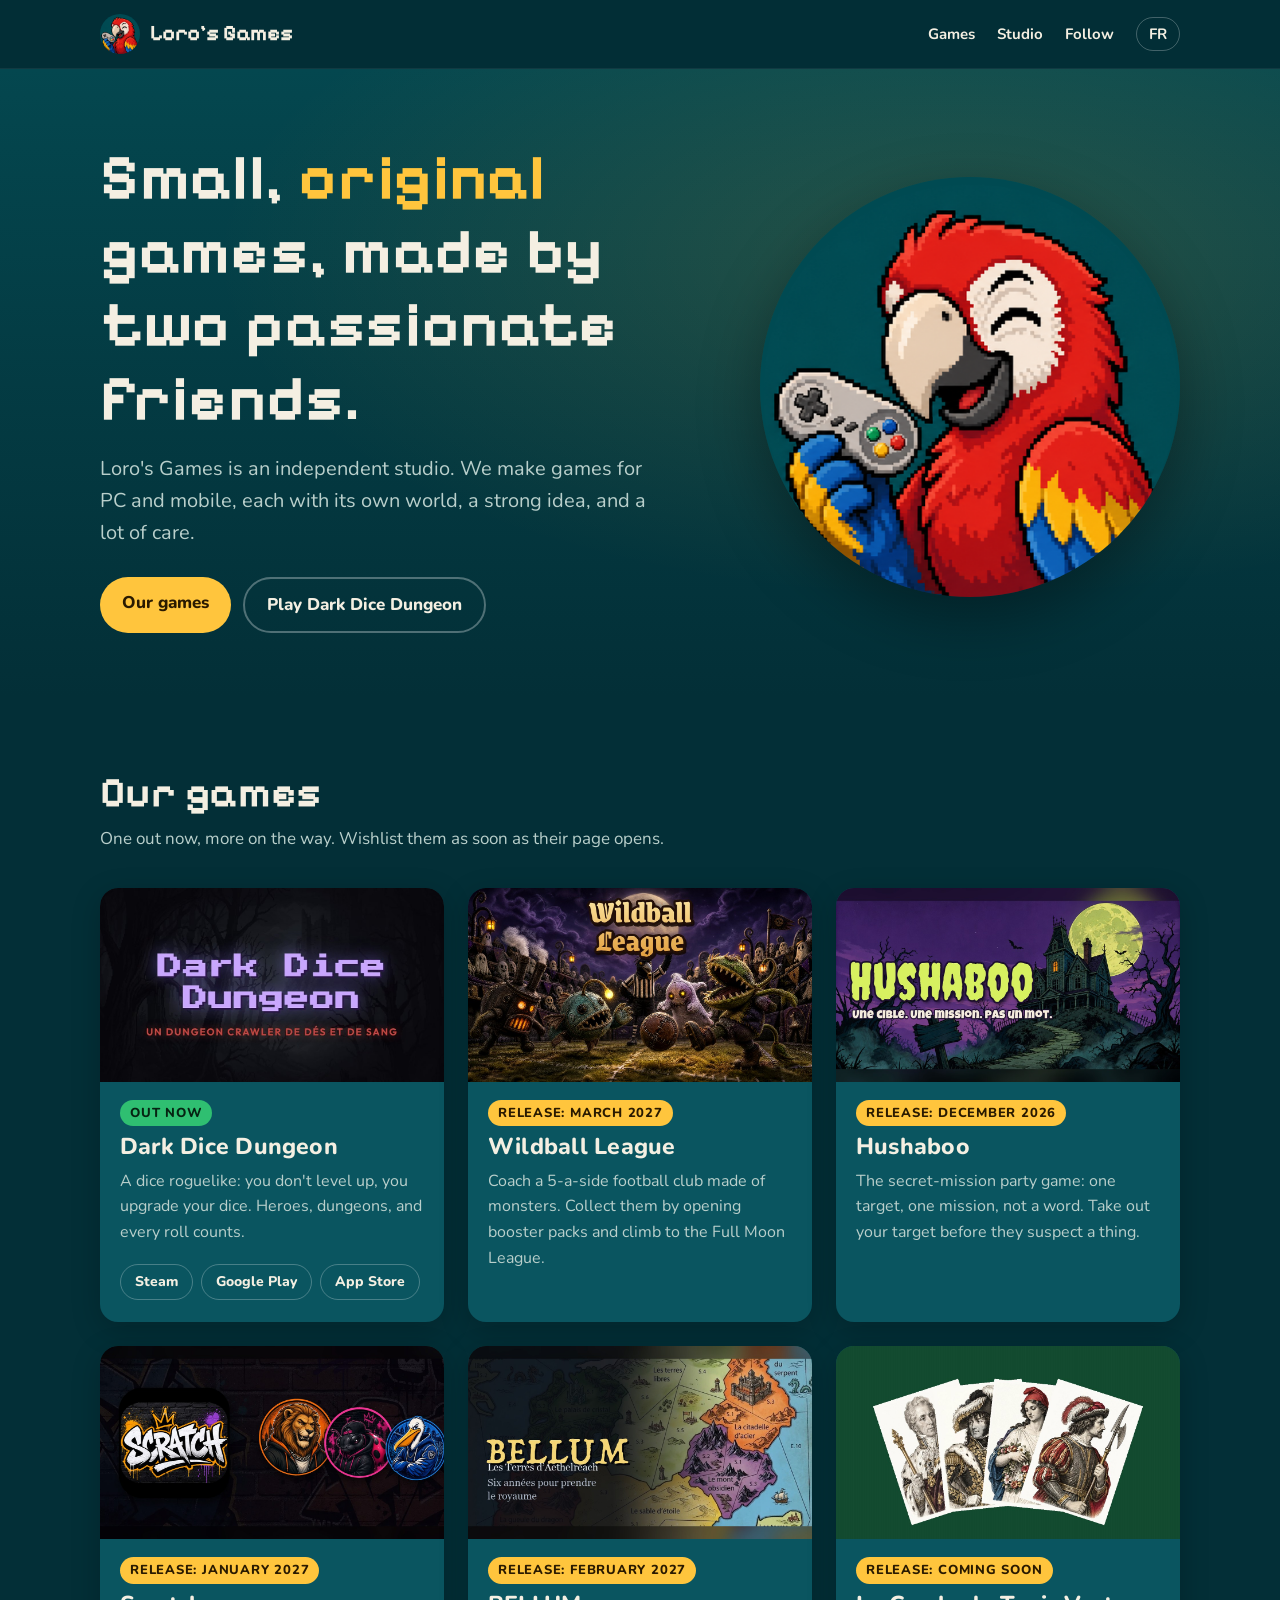
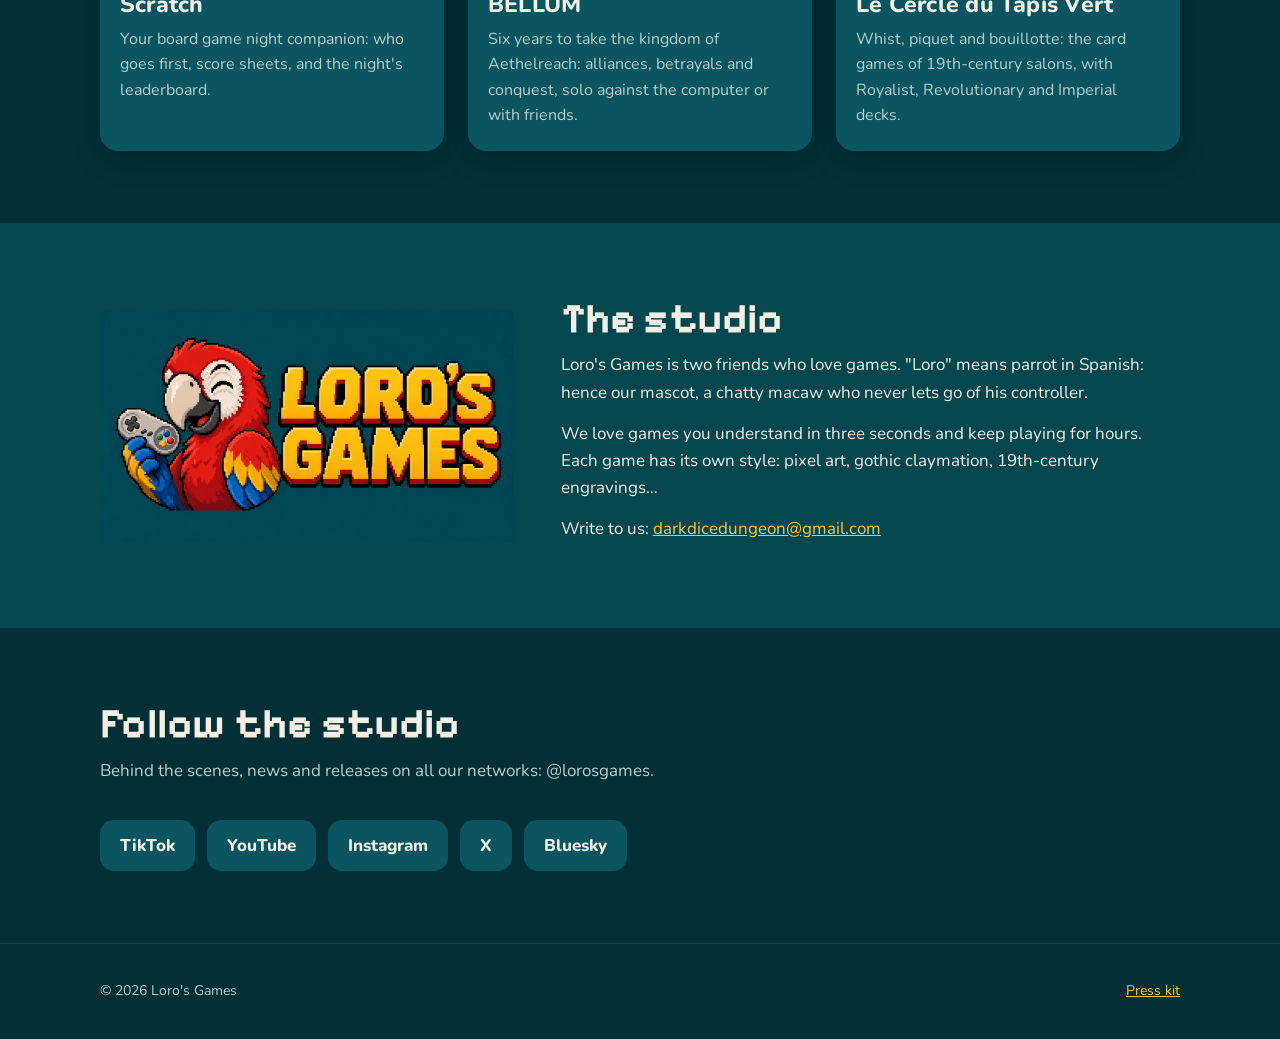
==== en/index.html @ efa38625 "Site Loro's Games : accueil FR et EN, six jeux, studio, réseaux Co-Authored-By: Claude Opus 5.5 <nor" ====
<!DOCTYPE html>
<html lang="en">
<head>
<meta charset="utf-8">
<meta name="viewport" content="width=device-width, initial-scale=1">
<title>Loro's Games — independent game studio</title>
<meta name="description" content="Loro's Games, an independent game studio founded by two friends. Dark Dice Dungeon, Wildball League, Hushaboo, BELLUM and more games made with passion.">
<link rel="icon" href="../img/favicon.png">
<link rel="apple-touch-icon" href="../img/icone-180.png">
<meta property="og:title" content="Loro's Games">
<meta property="og:description" content="Loro's Games, an independent game studio founded by two friends. Dark Dice Dungeon, Wildball League, Hushaboo, BELLUM and more games made with passion.">
<meta property="og:image" content="https://lorosgames.com/img/logo_horizontal.png">
<link rel="alternate" hreflang="fr" href="https://lorosgames.com/">
<link rel="alternate" hreflang="en" href="https://lorosgames.com/en/">
<link rel="preconnect" href="https://fonts.googleapis.com">
<link rel="preconnect" href="https://fonts.gstatic.com" crossorigin>
<link href="https://fonts.googleapis.com/css2?family=Nunito:wght@400;700;800&family=Pixelify+Sans:wght@700&display=swap" rel="stylesheet">
<link rel="stylesheet" href="../style.css">
</head>
<body>
<header class="entete">
  <div class="conteneur">
    <a class="marque" href="#haut"><img src="../img/loro.png" alt=""><span>Loro's Games</span></a>
    <nav class="menu">
      <a href="#jeux">Games</a><a href="#studio">Studio</a><a href="#suivre">Follow</a>
      <a class="langue" href="../">FR</a>
    </nav>
  </div>
</header>

<main id="haut">
  <div class="accueil">
    <div class="conteneur">
      <div>
        <h1>Small, <em>original</em> games, made by two passionate friends.</h1>
        <p class="chapeau">Loro's Games is an independent studio. We make games for PC and mobile, each with its own world, a strong idea, and a lot of care.</p>
        <div class="boutons">
          <a class="bouton" href="#jeux">Our games</a>
          <a class="bouton second" href="https://store.steampowered.com/app/5248650/" target="_blank" rel="noopener">Play Dark Dice Dungeon</a>
        </div>
      </div>
      <img class="loro" src="../img/loro.png" alt="Loro, la mascotte du studio" width="512" height="512">
    </div>
  </div>

  <section id="jeux">
    <div class="conteneur">
      <h2>Our games</h2>
      <p class="intro">One out now, more on the way. Wishlist them as soon as their page opens.</p>
      <div class="grille">
      <article class="jeu">
        <img src="../img/jeux/ddd.jpg" alt="Dark Dice Dungeon" loading="lazy" width="1200" height="675">
        <div class="corps">
          <span class="etat dispo">Out now</span>
          <h3>Dark Dice Dungeon</h3>
          <p>A dice roguelike: you don't level up, you upgrade your dice. Heroes, dungeons, and every roll counts.</p>
          <div class="liens"><a href="https://store.steampowered.com/app/5248650/" target="_blank" rel="noopener">Steam</a><a href="https://play.google.com/store/apps/details?id=com.loic.darkdicedungeon" target="_blank" rel="noopener">Google Play</a><a href="https://apps.apple.com/app/id6809156532" target="_blank" rel="noopener">App Store</a></div>
        </div>
      </article>
      <article class="jeu">
        <img src="../img/jeux/wildball.jpg" alt="Wildball League" loading="lazy" width="1200" height="675">
        <div class="corps">
          <span class="etat bientot">Release: March 2027</span>
          <h3>Wildball League</h3>
          <p>Coach a 5-a-side football club made of monsters. Collect them by opening booster packs and climb to the Full Moon League.</p>
          
        </div>
      </article>
      <article class="jeu">
        <img src="../img/jeux/hushaboo.jpg" alt="Hushaboo" loading="lazy" width="1200" height="675">
        <div class="corps">
          <span class="etat bientot">Release: December 2026</span>
          <h3>Hushaboo</h3>
          <p>The secret-mission party game: one target, one mission, not a word. Take out your target before they suspect a thing.</p>
          
        </div>
      </article>
      <article class="jeu">
        <img src="../img/jeux/scratch.jpg" alt="Scratch" loading="lazy" width="1200" height="675">
        <div class="corps">
          <span class="etat bientot">Release: January 2027</span>
          <h3>Scratch</h3>
          <p>Your board game night companion: who goes first, score sheets, and the night's leaderboard.</p>
          
        </div>
      </article>
      <article class="jeu">
        <img src="../img/jeux/bellum.jpg" alt="BELLUM" loading="lazy" width="1200" height="675">
        <div class="corps">
          <span class="etat bientot">Release: February 2027</span>
          <h3>BELLUM</h3>
          <p>Six years to take the kingdom of Aethelreach: alliances, betrayals and conquest, solo against the computer or with friends.</p>
          
        </div>
      </article>
      <article class="jeu">
        <img src="../img/jeux/tapisvert.jpg" alt="Le Cercle du Tapis Vert" loading="lazy" width="1200" height="675">
        <div class="corps">
          <span class="etat bientot">Release: coming soon</span>
          <h3>Le Cercle du Tapis Vert</h3>
          <p>Whist, piquet and bouillotte: the card games of 19th-century salons, with Royalist, Revolutionary and Imperial decks.</p>
          
        </div>
      </article>
      </div>
    </div>
  </section>

  <section id="studio" class="studio">
    <div class="conteneur">
      <img src="../img/logo_horizontal.png" alt="Loro's Games" width="1280" height="720">
      <div>
        <h2>The studio</h2>
        <p>Loro's Games is two friends who love games. "Loro" means parrot in Spanish: hence our mascot, a chatty macaw who never lets go of his controller.</p><p>We love games you understand in three seconds and keep playing for hours. Each game has its own style: pixel art, gothic claymation, 19th-century engravings…</p><p>Write to us: <a href="mailto:darkdicedungeon@gmail.com">darkdicedungeon@gmail.com</a></p>
      </div>
    </div>
  </section>

  <section id="suivre">
    <div class="conteneur">
      <h2>Follow the studio</h2>
      <p class="intro">Behind the scenes, news and releases on all our networks: @lorosgames.</p>
      <div class="reseaux"><a href="https://www.tiktok.com/@lorosgames" target="_blank" rel="noopener">TikTok</a><a href="https://www.youtube.com/@lorosgames" target="_blank" rel="noopener">YouTube</a><a href="https://www.instagram.com/lorosgames/" target="_blank" rel="noopener">Instagram</a><a href="https://x.com/lorosgames" target="_blank" rel="noopener">X</a><a href="https://bsky.app/profile/lorosgames.bsky.social" target="_blank" rel="noopener">Bluesky</a></div>
    </div>
  </section>
</main>

<footer class="pied">
  <div class="conteneur">
    <span>© 2026 Loro's Games</span>
    <span><a href="https://darkdicedungeon.com/presse.html">Press kit</a></span>
  </div>
</footer>
</body>
</html>
---- style.css ----
/* Loro's Games — feuille commune aux pages FR et EN. */
:root {
    --fond: #032f37;
    --fond-2: #04474f;
    --carte: #0a5560;
    --texte: #f4efe2;
    --doux: #b9cfcb;
    --or: #ffc53d;
    --rouge: #e3342f;
    --bleu: #2f6fd6;
    --rayon: 18px;
}

* { box-sizing: border-box; }
html { scroll-behavior: smooth; }
body {
    margin: 0;
    background: var(--fond);
    color: var(--texte);
    font: 17px/1.6 "Nunito", system-ui, sans-serif;
}
img { max-width: 100%; height: auto; display: block; }
a { color: var(--or); }

h1, h2, h3, .pixel {
    font-family: "Pixelify Sans", "Nunito", sans-serif;
    font-weight: 700;
    letter-spacing: .01em;
    line-height: 1.15;
}

.conteneur { max-width: 1120px; margin: 0 auto; padding: 0 20px; }

/* En-tête */
.entete {
    position: sticky; top: 0; z-index: 10;
    background: rgba(3, 47, 55, .92);
    backdrop-filter: blur(8px);
    border-bottom: 1px solid rgba(255, 255, 255, .06);
}
.entete .conteneur {
    display: flex; align-items: center; justify-content: space-between;
    gap: 16px; height: 68px;
}
.marque { display: flex; align-items: center; gap: 10px; text-decoration: none; color: var(--texte); }
.marque img { width: 40px; height: 40px; border-radius: 50%; }
.marque span { font-family: "Pixelify Sans", sans-serif; font-size: 22px; font-weight: 700; }
.menu { display: flex; align-items: center; gap: 22px; }
.menu a { color: var(--texte); text-decoration: none; font-weight: 700; font-size: 15px; }
.menu a:hover { color: var(--or); }
.menu .langue { border: 1px solid rgba(255, 255, 255, .25); border-radius: 999px; padding: 4px 12px; }

/* Accueil */
.accueil {
    padding: 72px 0 64px;
    background:
        radial-gradient(ellipse at 75% 30%, rgba(255, 197, 61, .14), transparent 55%),
        linear-gradient(180deg, var(--fond-2), var(--fond));
}
.accueil .conteneur { display: grid; grid-template-columns: 1.1fr .9fr; gap: 40px; align-items: center; }
.accueil h1 { font-size: clamp(38px, 6vw, 64px); margin: 0 0 18px; }
.accueil h1 em { font-style: normal; color: var(--or); }
.accueil p.chapeau { font-size: 20px; color: var(--doux); margin: 0 0 28px; max-width: 34em; }
.accueil .loro { width: min(420px, 100%); margin-left: auto; border-radius: 50%; box-shadow: 0 20px 60px rgba(0, 0, 0, .35); }
.boutons { display: flex; flex-wrap: wrap; gap: 12px; }
.bouton {
    display: inline-block; padding: 12px 22px; border-radius: 999px;
    font-weight: 800; text-decoration: none;
    background: var(--or); color: #2a1a00;
}
.bouton.second { background: transparent; color: var(--texte); border: 2px solid rgba(255, 255, 255, .3); }
.bouton:hover { filter: brightness(1.08); }

/* Sections */
section { padding: 72px 0; }
section h2 { font-size: clamp(30px, 4vw, 42px); margin: 0 0 8px; }
section .intro { color: var(--doux); margin: 0 0 36px; max-width: 40em; }

/* Jeux */
.grille { display: grid; grid-template-columns: repeat(auto-fill, minmax(320px, 1fr)); gap: 24px; }
.jeu {
    background: var(--carte); border-radius: var(--rayon); overflow: hidden;
    display: flex; flex-direction: column;
    box-shadow: 0 8px 30px rgba(0, 0, 0, .2);
}
.jeu img { aspect-ratio: 16 / 9; object-fit: cover; width: 100%; }
.jeu .corps { padding: 18px 20px 22px; display: flex; flex-direction: column; gap: 8px; flex: 1; }
.jeu h3 { font-family: "Nunito", system-ui, sans-serif; font-weight: 800; font-size: 23px; margin: 0; }
.jeu p { margin: 0; color: var(--doux); font-size: 16px; }
.etat {
    align-self: flex-start; font-size: 13px; font-weight: 800; text-transform: uppercase; letter-spacing: .06em;
    padding: 3px 10px; border-radius: 999px; background: rgba(255, 255, 255, .1); color: var(--texte);
}
.etat.dispo { background: #2fbf71; color: #062312; }
.etat.bientot { background: var(--or); color: #2a1a00; }
.liens { display: flex; flex-wrap: wrap; gap: 8px; margin-top: auto; padding-top: 10px; }
.liens a {
    font-size: 14px; font-weight: 800; text-decoration: none; color: var(--texte);
    border: 1px solid rgba(255, 255, 255, .25); border-radius: 999px; padding: 6px 14px;
}
.liens a:hover { border-color: var(--or); color: var(--or); }

/* Studio */
.studio { background: var(--fond-2); }
.studio .conteneur { display: grid; grid-template-columns: .8fr 1.2fr; gap: 48px; align-items: center; }
.studio p { margin: 0 0 14px; }

/* Suivre */
.reseaux { display: flex; flex-wrap: wrap; gap: 12px; }
.reseaux a {
    background: var(--carte); color: var(--texte); text-decoration: none; font-weight: 800;
    padding: 12px 20px; border-radius: 14px;
}
.reseaux a:hover { color: var(--or); }

/* Pied de page */
.pied { padding: 36px 0; border-top: 1px solid rgba(255, 255, 255, .08); color: var(--doux); font-size: 14px; }
.pied .conteneur { display: flex; flex-wrap: wrap; justify-content: space-between; gap: 12px; }

@media (max-width: 820px) {
    .menu a:not(.langue) { display: none; }
    .accueil .conteneur, .studio .conteneur { grid-template-columns: 1fr; }
    .accueil .loro { margin: 0 auto; width: 260px; }
    section, .accueil { padding: 48px 0; }
}
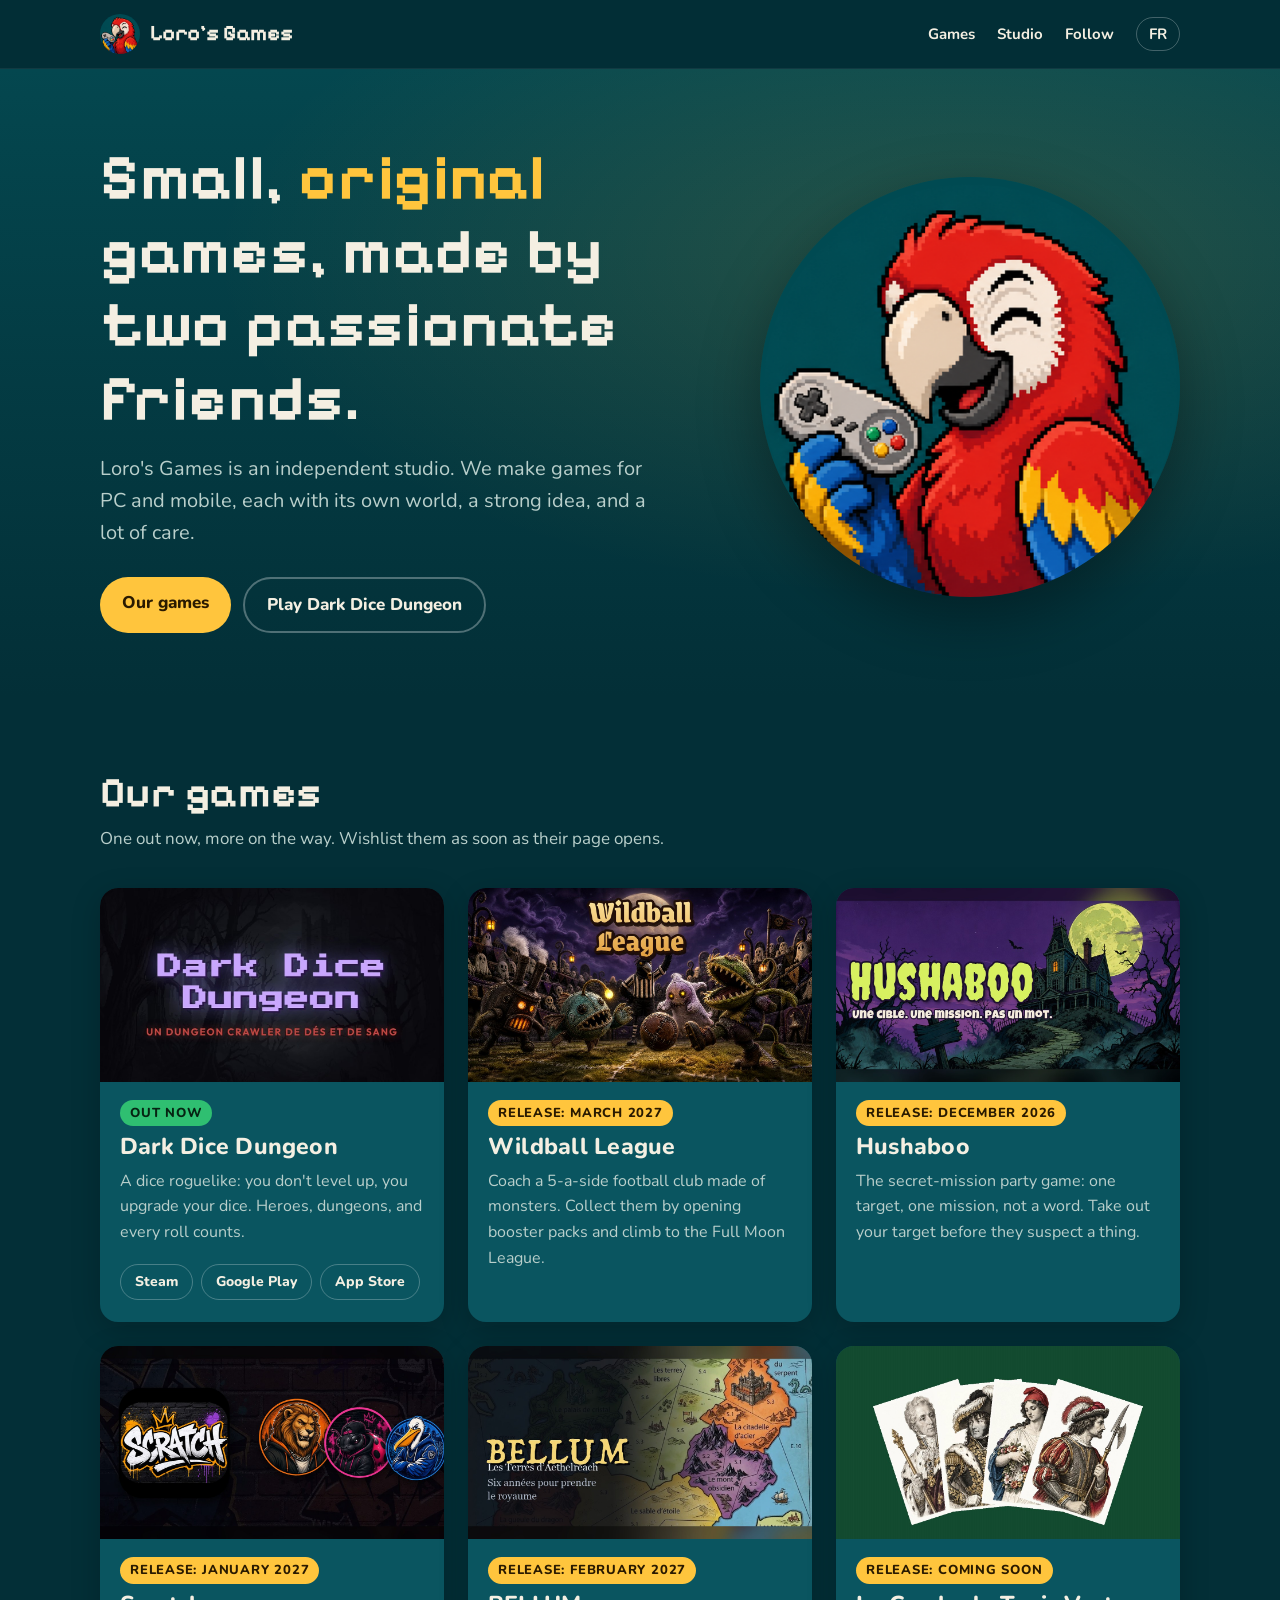
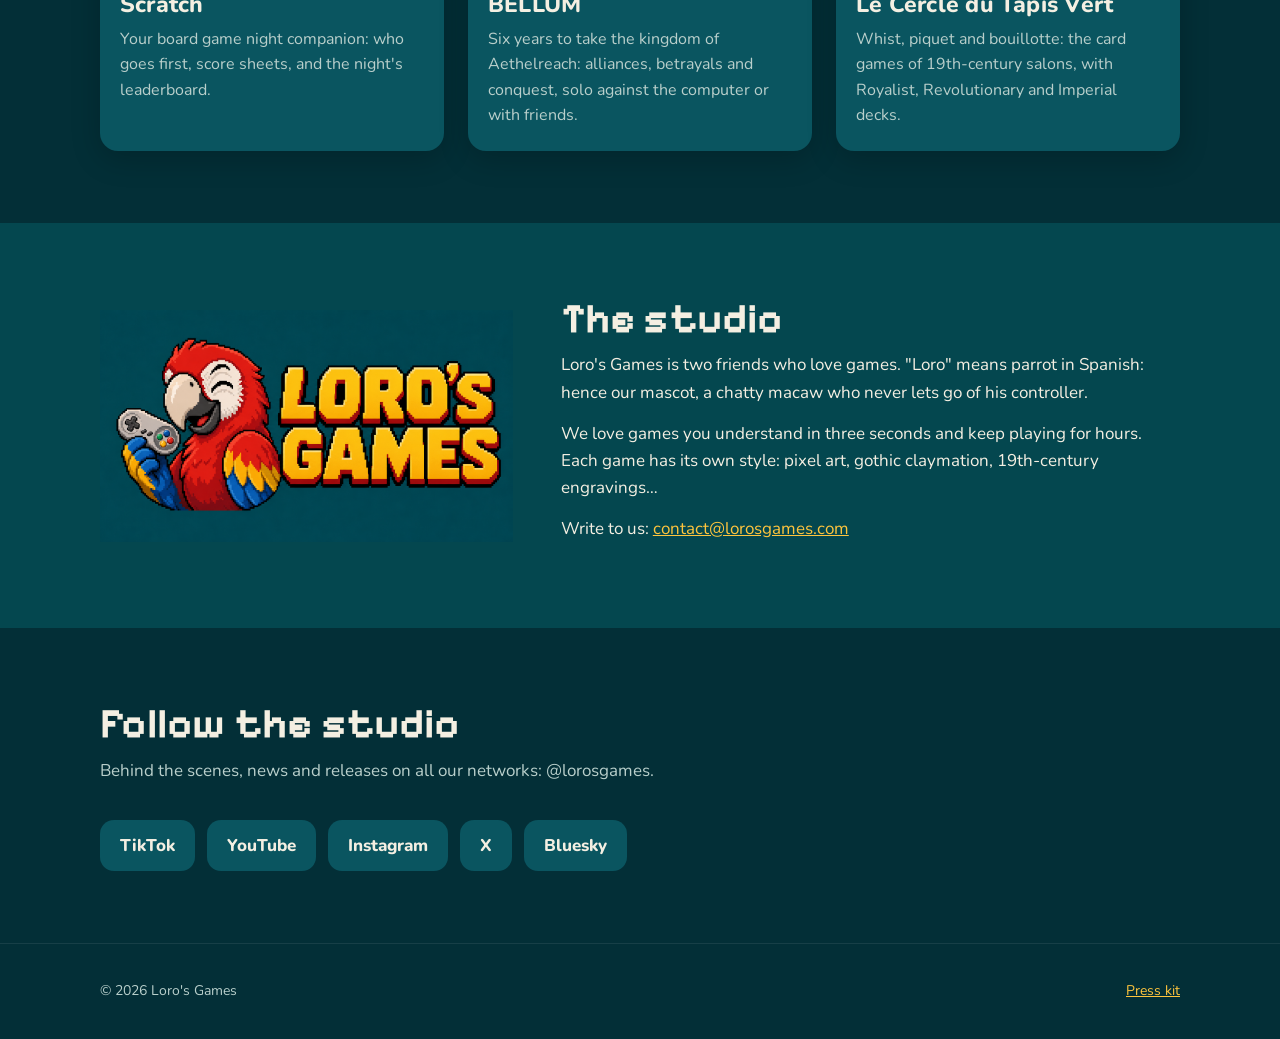
==== commit cc25de5b: "Contact : contact@lorosgames.com Co-Authored-By: Claude Opus 5.5 <noreply@anthropic.com>" ====
--- a/en/index.html
+++ b/en/index.html
@@ -111,7 +111,7 @@
       <img src="../img/logo_horizontal.png" alt="Loro's Games" width="1280" height="720">
       <div>
         <h2>The studio</h2>
-        <p>Loro's Games is two friends who love games. "Loro" means parrot in Spanish: hence our mascot, a chatty macaw who never lets go of his controller.</p><p>We love games you understand in three seconds and keep playing for hours. Each game has its own style: pixel art, gothic claymation, 19th-century engravings…</p><p>Write to us: <a href="mailto:darkdicedungeon@gmail.com">darkdicedungeon@gmail.com</a></p>
+        <p>Loro's Games is two friends who love games. "Loro" means parrot in Spanish: hence our mascot, a chatty macaw who never lets go of his controller.</p><p>We love games you understand in three seconds and keep playing for hours. Each game has its own style: pixel art, gothic claymation, 19th-century engravings…</p><p>Write to us: <a href="mailto:contact@lorosgames.com">contact@lorosgames.com</a></p>
       </div>
     </div>
   </section>
